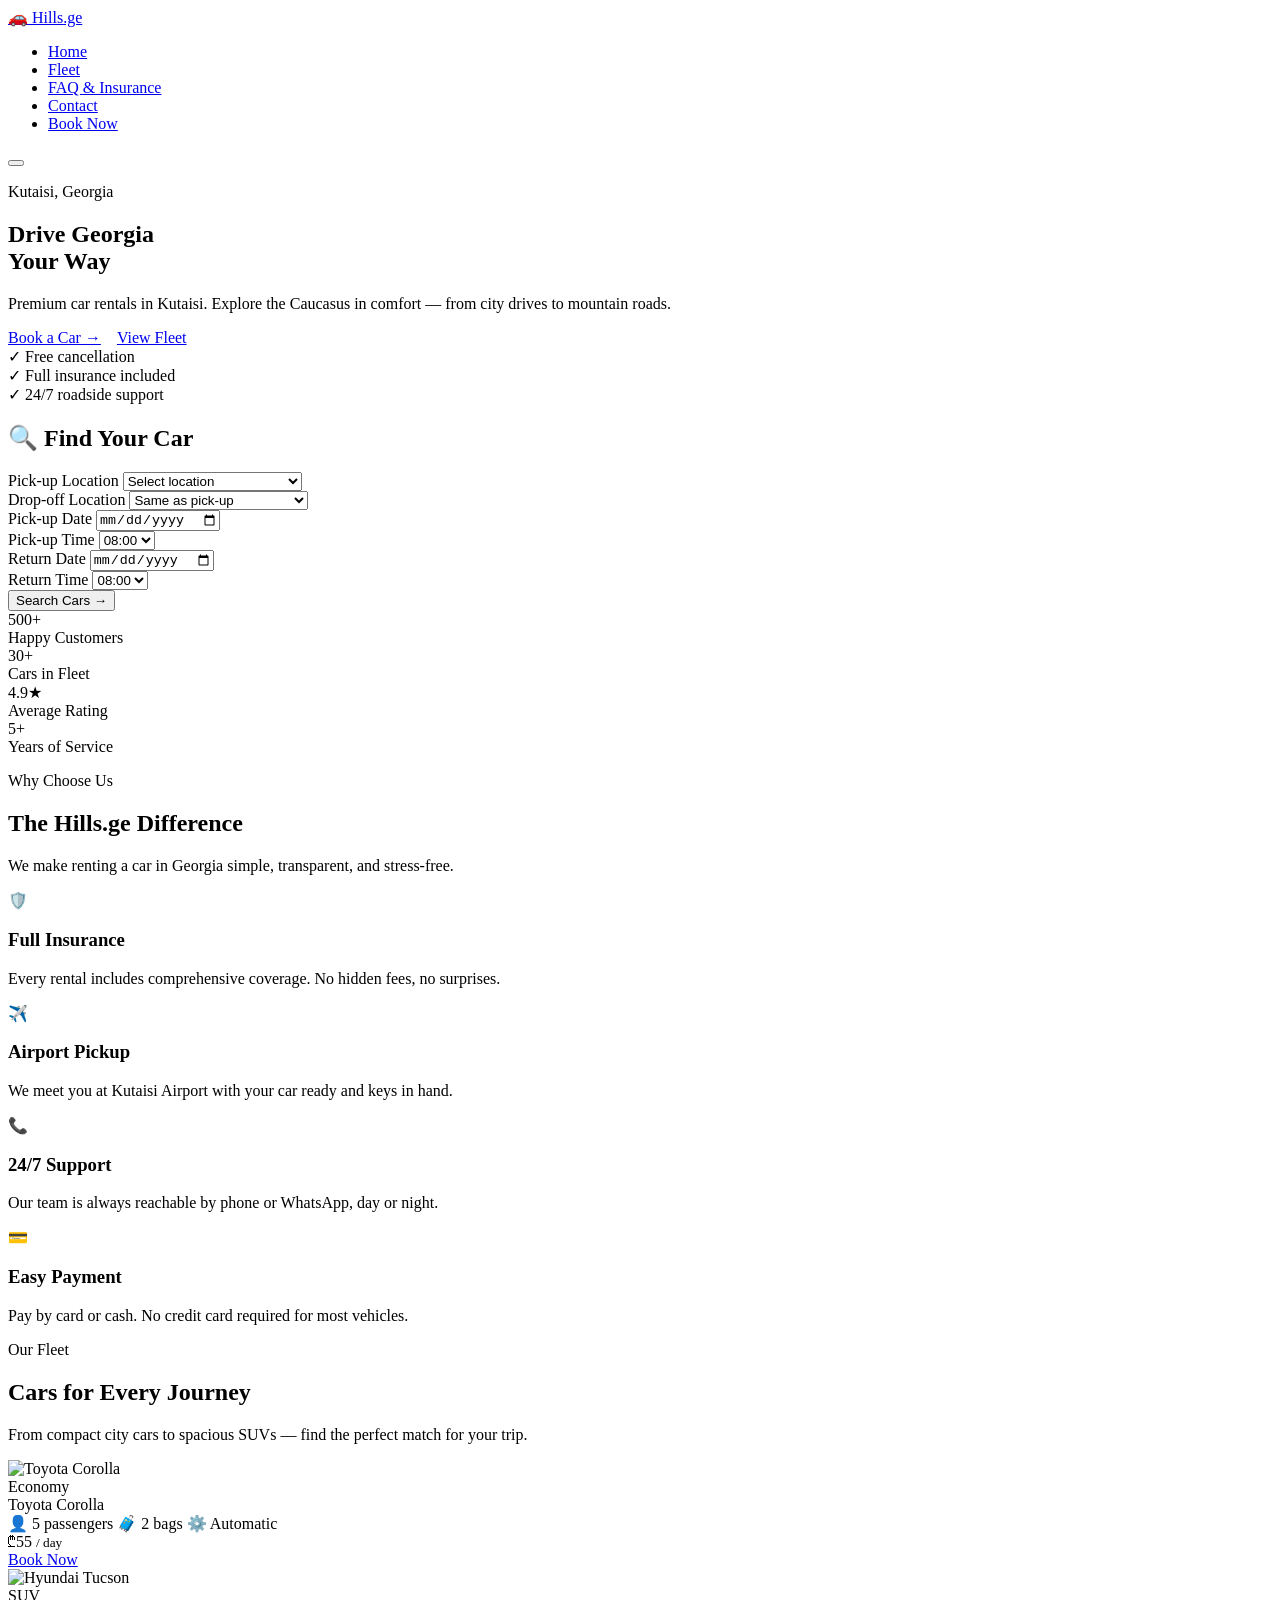
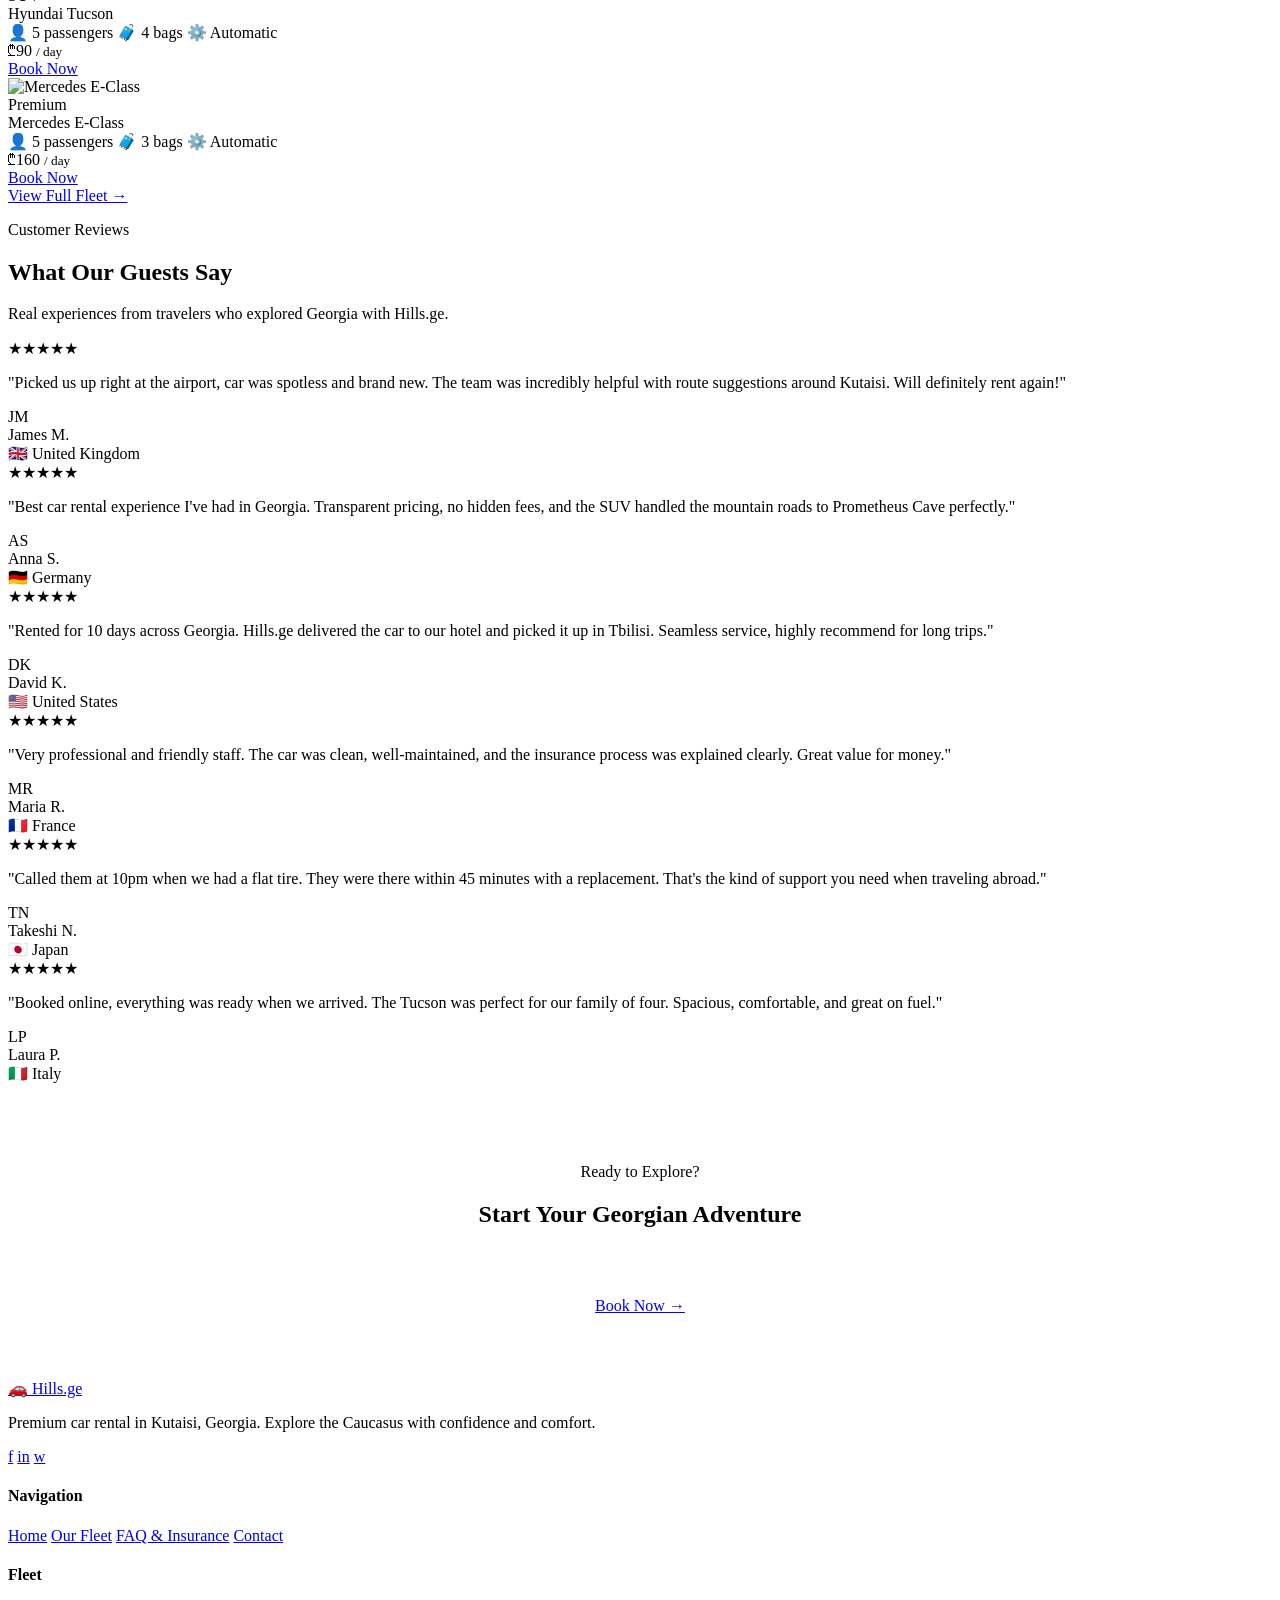
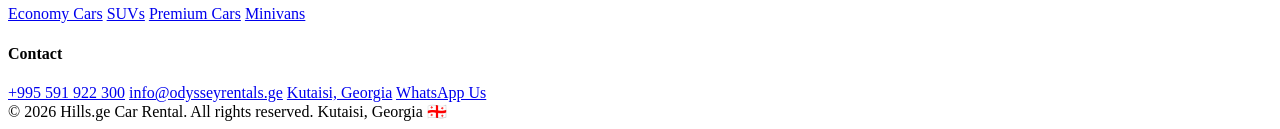
==== index.html @ 019f9127 "Rebrand to Hills.ge" ====
<!DOCTYPE html>
<html lang="en">
<head>
  <meta charset="UTF-8" />
  <meta name="viewport" content="width=device-width, initial-scale=1.0" />
  <title>Hills.ge Car Rental – Premium Cars in Kutaisi, Georgia</title>
  <meta name="description" content="Rent premium cars in Kutaisi, Georgia. Easy online booking, wide fleet selection, and full insurance coverage. Hills.ge Car Rental." />
  <link rel="stylesheet" href="css/styles.css" />
</head>
<body>

<!-- NAVBAR -->
<nav class="navbar">
  <div class="container">
    <a href="index.html" class="logo">
      <span class="logo-icon">🚗</span>
      Hills<span>.ge</span>
    </a>
    <ul class="nav-links">
      <li><a href="index.html" class="active">Home</a></li>
      <li><a href="fleet.html">Fleet</a></li>
      <li><a href="faq.html">FAQ & Insurance</a></li>
      <li><a href="contact.html">Contact</a></li>
      <li class="nav-cta"><a href="#booking" class="btn btn-primary">Book Now</a></li>
    </ul>
    <button class="hamburger" aria-label="Toggle menu">
      <span></span><span></span><span></span>
    </button>
  </div>
</nav>

<!-- HERO -->
<section class="hero">
  <div class="container">
    <div class="hero-content">
      <p class="section-label">Kutaisi, Georgia</p>
      <h1>Drive Georgia<br>Your Way</h1>
      <p>Premium car rentals in Kutaisi. Explore the Caucasus in comfort — from city drives to mountain roads.</p>
      <div style="display:flex;gap:1rem;flex-wrap:wrap;">
        <a href="#booking" class="btn btn-primary">Book a Car →</a>
        <a href="fleet.html" class="btn btn-outline">View Fleet</a>
      </div>
      <div class="hero-badges">
        <div class="hero-badge"><span class="icon">✓</span> Free cancellation</div>
        <div class="hero-badge"><span class="icon">✓</span> Full insurance included</div>
        <div class="hero-badge"><span class="icon">✓</span> 24/7 roadside support</div>
      </div>
    </div>
  </div>
</section>

<!-- BOOKING FORM -->
<section class="booking-section" id="booking">
  <div class="container">
    <div class="booking-card">
      <h2>🔍 Find Your Car</h2>
      <form id="bookingForm">
        <div class="booking-grid">
          <div class="form-group">
            <label for="pickup">Pick-up Location</label>
            <select id="pickup" required>
              <option value="">Select location</option>
              <option>Kutaisi City Center</option>
              <option>Kutaisi Airport (KUT)</option>
              <option>Kutaisi Train Station</option>
              <option>Batumi (delivery available)</option>
              <option>Tbilisi (delivery available)</option>
            </select>
          </div>
          <div class="form-group">
            <label for="dropoff">Drop-off Location</label>
            <select id="dropoff">
              <option value="">Same as pick-up</option>
              <option>Kutaisi City Center</option>
              <option>Kutaisi Airport (KUT)</option>
              <option>Kutaisi Train Station</option>
              <option>Batumi (delivery available)</option>
              <option>Tbilisi (delivery available)</option>
            </select>
          </div>
          <div class="form-group">
            <label for="pickupDate">Pick-up Date</label>
            <input type="date" id="pickupDate" required />
          </div>
          <div class="form-group">
            <label for="pickupTime">Pick-up Time</label>
            <select id="pickupTime">
              <option>08:00</option><option>09:00</option><option>10:00</option>
              <option>11:00</option><option>12:00</option><option>13:00</option>
              <option>14:00</option><option>15:00</option><option>16:00</option>
              <option>17:00</option><option>18:00</option><option>19:00</option>
            </select>
          </div>
          <div class="form-group">
            <label for="returnDate">Return Date</label>
            <input type="date" id="returnDate" required />
          </div>
          <div class="form-group">
            <label for="returnTime">Return Time</label>
            <select id="returnTime">
              <option>08:00</option><option>09:00</option><option>10:00</option>
              <option>11:00</option><option>12:00</option><option>13:00</option>
              <option>14:00</option><option>15:00</option><option>16:00</option>
              <option>17:00</option><option>18:00</option><option>19:00</option>
            </select>
          </div>
          <div class="form-group booking-submit">
            <button type="submit" class="btn btn-primary">Search Cars →</button>
          </div>
        </div>
      </form>
    </div>
  </div>
</section>

<!-- STATS -->
<section class="section">
  <div class="container">
    <div class="stats-grid">
      <div>
        <div class="stat-number">500<span>+</span></div>
        <div class="stat-label">Happy Customers</div>
      </div>
      <div>
        <div class="stat-number">30<span>+</span></div>
        <div class="stat-label">Cars in Fleet</div>
      </div>
      <div>
        <div class="stat-number">4.9<span>★</span></div>
        <div class="stat-label">Average Rating</div>
      </div>
      <div>
        <div class="stat-number">5<span>+</span></div>
        <div class="stat-label">Years of Service</div>
      </div>
    </div>
  </div>
</section>

<!-- WHY ODYSSEY -->
<section class="section section-alt">
  <div class="container">
    <div class="section-header">
      <p class="section-label">Why Choose Us</p>
      <h2 class="text-navy">The Hills.ge Difference</h2>
      <p>We make renting a car in Georgia simple, transparent, and stress-free.</p>
    </div>
    <div class="features-grid">
      <div class="feature-card">
        <div class="feature-icon">🛡️</div>
        <h3>Full Insurance</h3>
        <p>Every rental includes comprehensive coverage. No hidden fees, no surprises.</p>
      </div>
      <div class="feature-card">
        <div class="feature-icon">✈️</div>
        <h3>Airport Pickup</h3>
        <p>We meet you at Kutaisi Airport with your car ready and keys in hand.</p>
      </div>
      <div class="feature-card">
        <div class="feature-icon">📞</div>
        <h3>24/7 Support</h3>
        <p>Our team is always reachable by phone or WhatsApp, day or night.</p>
      </div>
      <div class="feature-card">
        <div class="feature-icon">💳</div>
        <h3>Easy Payment</h3>
        <p>Pay by card or cash. No credit card required for most vehicles.</p>
      </div>
    </div>
  </div>
</section>

<!-- FLEET PREVIEW -->
<section class="section">
  <div class="container">
    <div class="section-header">
      <p class="section-label">Our Fleet</p>
      <h2 class="text-navy">Cars for Every Journey</h2>
      <p>From compact city cars to spacious SUVs — find the perfect match for your trip.</p>
    </div>
    <div class="fleet-grid">

      <div class="car-card">
        <img src="https://images.unsplash.com/photo-1541899481282-d53bffe3c35d?w=600&q=80" alt="Toyota Corolla" class="car-img" loading="lazy" />
        <div class="car-body">
          <div class="car-category">Economy</div>
          <div class="car-name">Toyota Corolla</div>
          <div class="car-specs">
            <span class="car-spec"><span class="icon">👤</span> 5 passengers</span>
            <span class="car-spec"><span class="icon">🧳</span> 2 bags</span>
            <span class="car-spec"><span class="icon">⚙️</span> Automatic</span>
          </div>
          <div class="car-footer">
            <div class="car-price">₾55 <small>/ day</small></div>
            <a href="#booking" class="btn btn-navy">Book Now</a>
          </div>
        </div>
      </div>

      <div class="car-card">
        <img src="https://images.unsplash.com/photo-1519641471654-76ce0107ad1b?w=600&q=80" alt="Hyundai Tucson" class="car-img" loading="lazy" />
        <div class="car-body">
          <div class="car-category">SUV</div>
          <div class="car-name">Hyundai Tucson</div>
          <div class="car-specs">
            <span class="car-spec"><span class="icon">👤</span> 5 passengers</span>
            <span class="car-spec"><span class="icon">🧳</span> 4 bags</span>
            <span class="car-spec"><span class="icon">⚙️</span> Automatic</span>
          </div>
          <div class="car-footer">
            <div class="car-price">₾90 <small>/ day</small></div>
            <a href="#booking" class="btn btn-navy">Book Now</a>
          </div>
        </div>
      </div>

      <div class="car-card">
        <img src="https://images.unsplash.com/photo-1555215695-3004980ad54e?w=600&q=80" alt="Mercedes E-Class" class="car-img" loading="lazy" />
        <div class="car-body">
          <div class="car-category">Premium</div>
          <div class="car-name">Mercedes E-Class</div>
          <div class="car-specs">
            <span class="car-spec"><span class="icon">👤</span> 5 passengers</span>
            <span class="car-spec"><span class="icon">🧳</span> 3 bags</span>
            <span class="car-spec"><span class="icon">⚙️</span> Automatic</span>
          </div>
          <div class="car-footer">
            <div class="car-price">₾160 <small>/ day</small></div>
            <a href="#booking" class="btn btn-navy">Book Now</a>
          </div>
        </div>
      </div>

    </div>
    <div class="text-center mt-3">
      <a href="fleet.html" class="btn btn-navy">View Full Fleet →</a>
    </div>
  </div>
</section>

<!-- REVIEWS -->
<section class="section section-alt">
  <div class="container">
    <div class="section-header">
      <p class="section-label">Customer Reviews</p>
      <h2 class="text-navy">What Our Guests Say</h2>
      <p>Real experiences from travelers who explored Georgia with Hills.ge.</p>
    </div>
    <div class="reviews-grid">
      <div class="review-card">
        <div class="review-stars">★★★★★</div>
        <p class="review-text">"Picked us up right at the airport, car was spotless and brand new. The team was incredibly helpful with route suggestions around Kutaisi. Will definitely rent again!"</p>
        <div class="review-author">
          <div class="review-avatar">JM</div>
          <div>
            <div class="review-name">James M.</div>
            <div class="review-location">🇬🇧 United Kingdom</div>
          </div>
        </div>
      </div>
      <div class="review-card">
        <div class="review-stars">★★★★★</div>
        <p class="review-text">"Best car rental experience I've had in Georgia. Transparent pricing, no hidden fees, and the SUV handled the mountain roads to Prometheus Cave perfectly."</p>
        <div class="review-author">
          <div class="review-avatar">AS</div>
          <div>
            <div class="review-name">Anna S.</div>
            <div class="review-location">🇩🇪 Germany</div>
          </div>
        </div>
      </div>
      <div class="review-card">
        <div class="review-stars">★★★★★</div>
        <p class="review-text">"Rented for 10 days across Georgia. Hills.ge delivered the car to our hotel and picked it up in Tbilisi. Seamless service, highly recommend for long trips."</p>
        <div class="review-author">
          <div class="review-avatar">DK</div>
          <div>
            <div class="review-name">David K.</div>
            <div class="review-location">🇺🇸 United States</div>
          </div>
        </div>
      </div>
      <div class="review-card">
        <div class="review-stars">★★★★★</div>
        <p class="review-text">"Very professional and friendly staff. The car was clean, well-maintained, and the insurance process was explained clearly. Great value for money."</p>
        <div class="review-author">
          <div class="review-avatar">MR</div>
          <div>
            <div class="review-name">Maria R.</div>
            <div class="review-location">🇫🇷 France</div>
          </div>
        </div>
      </div>
      <div class="review-card">
        <div class="review-stars">★★★★★</div>
        <p class="review-text">"Called them at 10pm when we had a flat tire. They were there within 45 minutes with a replacement. That's the kind of support you need when traveling abroad."</p>
        <div class="review-author">
          <div class="review-avatar">TN</div>
          <div>
            <div class="review-name">Takeshi N.</div>
            <div class="review-location">🇯🇵 Japan</div>
          </div>
        </div>
      </div>
      <div class="review-card">
        <div class="review-stars">★★★★★</div>
        <p class="review-text">"Booked online, everything was ready when we arrived. The Tucson was perfect for our family of four. Spacious, comfortable, and great on fuel."</p>
        <div class="review-author">
          <div class="review-avatar">LP</div>
          <div>
            <div class="review-name">Laura P.</div>
            <div class="review-location">🇮🇹 Italy</div>
          </div>
        </div>
      </div>
    </div>
  </div>
</section>

<!-- CTA BANNER -->
<section style="background:var(--navy);padding:4rem 0;text-align:center;">
  <div class="container">
    <p class="section-label">Ready to Explore?</p>
    <h2 style="color:var(--white);margin-bottom:1rem;">Start Your Georgian Adventure</h2>
    <p style="color:rgba(255,255,255,0.7);margin-bottom:2rem;font-size:1.05rem;">Book your car today and discover Kutaisi, the Caucasus mountains, and beyond.</p>
    <a href="#booking" class="btn btn-primary">Book Now →</a>
  </div>
</section>

<!-- FOOTER -->
<footer class="footer">
  <div class="container">
    <div class="footer-grid">
      <div class="footer-brand">
        <a href="index.html" class="logo">🚗 Hills<span>.ge</span></a>
        <p>Premium car rental in Kutaisi, Georgia. Explore the Caucasus with confidence and comfort.</p>
        <div class="social-links mt-2">
          <a href="#" class="social-link" aria-label="Facebook">f</a>
          <a href="#" class="social-link" aria-label="Instagram">in</a>
          <a href="#" class="social-link" aria-label="WhatsApp">w</a>
        </div>
      </div>
      <div class="footer-col">
        <h4>Navigation</h4>
        <a href="index.html">Home</a>
        <a href="fleet.html">Our Fleet</a>
        <a href="faq.html">FAQ & Insurance</a>
        <a href="contact.html">Contact</a>
      </div>
      <div class="footer-col">
        <h4>Fleet</h4>
        <a href="fleet.html">Economy Cars</a>
        <a href="fleet.html">SUVs</a>
        <a href="fleet.html">Premium Cars</a>
        <a href="fleet.html">Minivans</a>
      </div>
      <div class="footer-col">
        <h4>Contact</h4>
        <a href="tel:+995591922300">+995 591 922 300</a>
        <a href="mailto:info@odysseyrentals.ge">info@odysseyrentals.ge</a>
        <a href="#">Kutaisi, Georgia</a>
        <a href="#">WhatsApp Us</a>
      </div>
    </div>
    <div class="footer-bottom">
      <span>© 2026 Hills.ge Car Rental. All rights reserved.</span>
      <span>Kutaisi, Georgia 🇬🇪</span>
    </div>
  </div>
</footer>

<script src="js/main.js"></script>
</body>
</html>
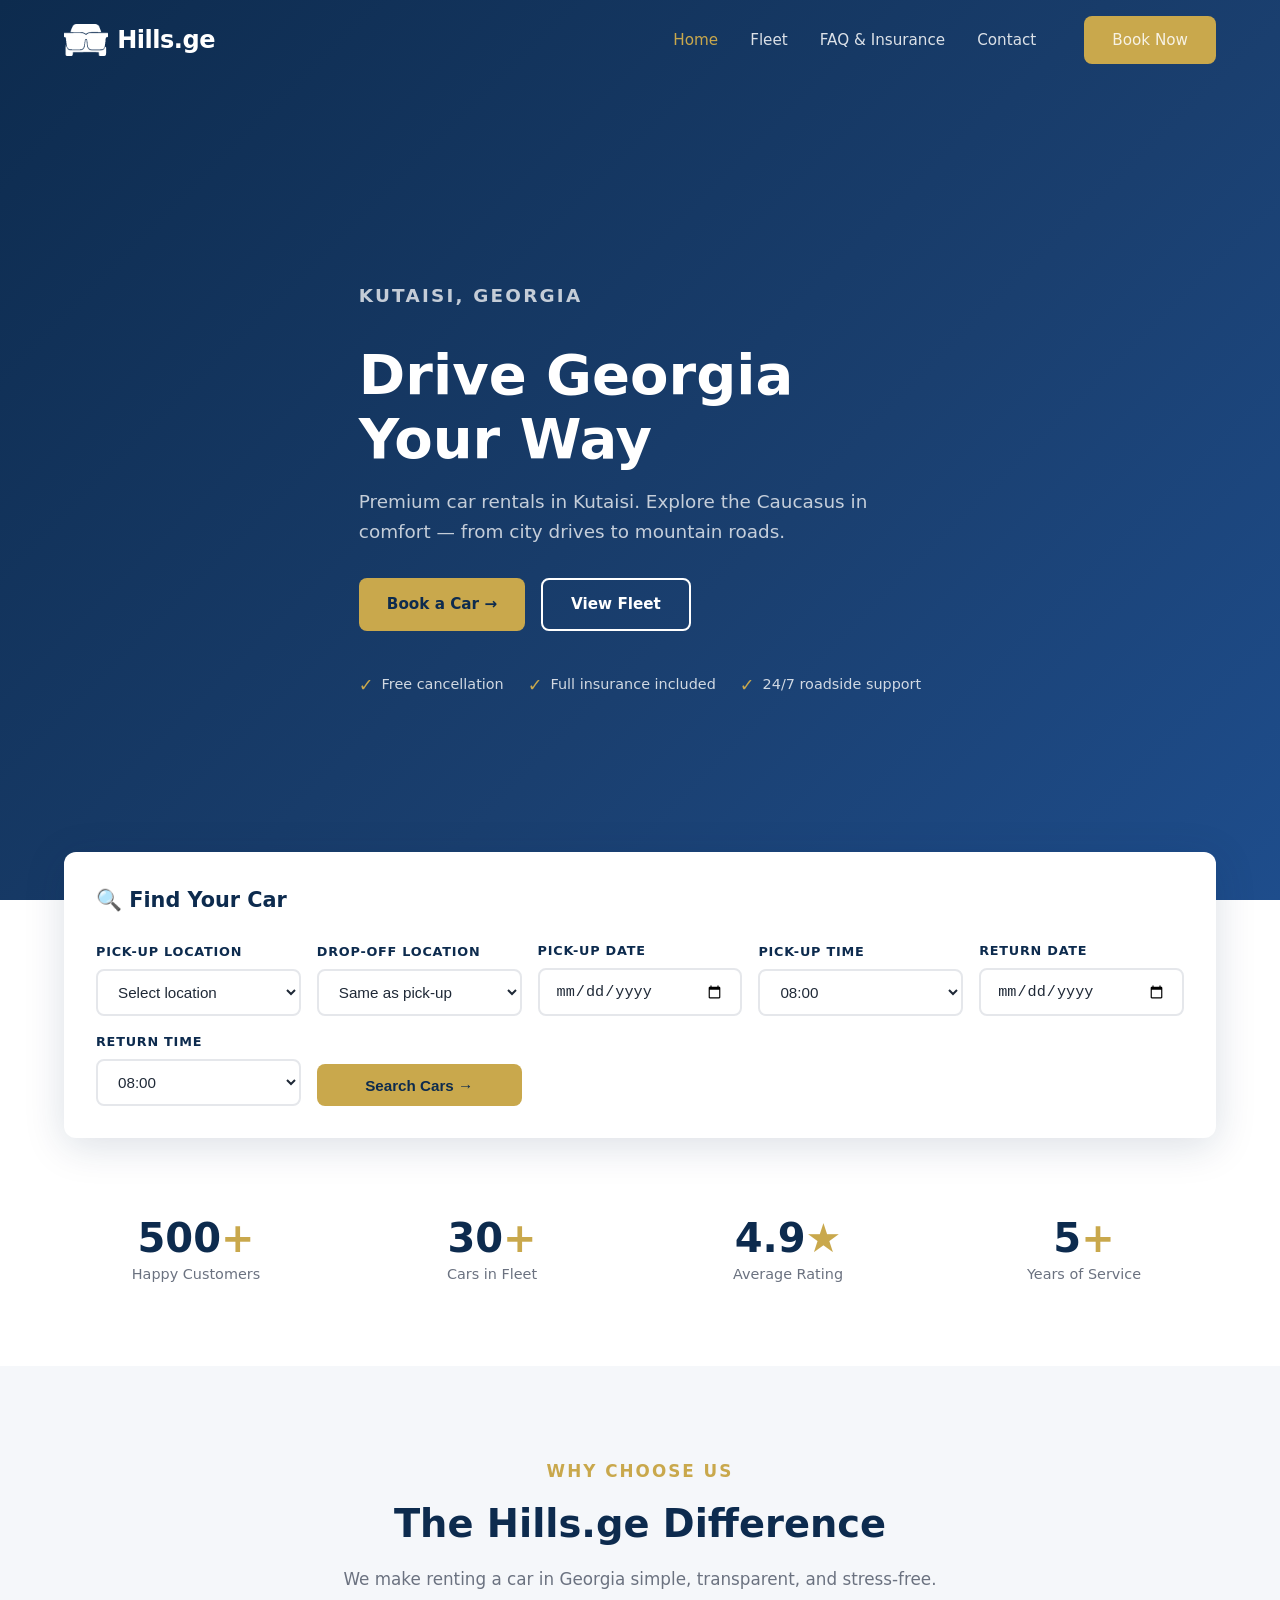
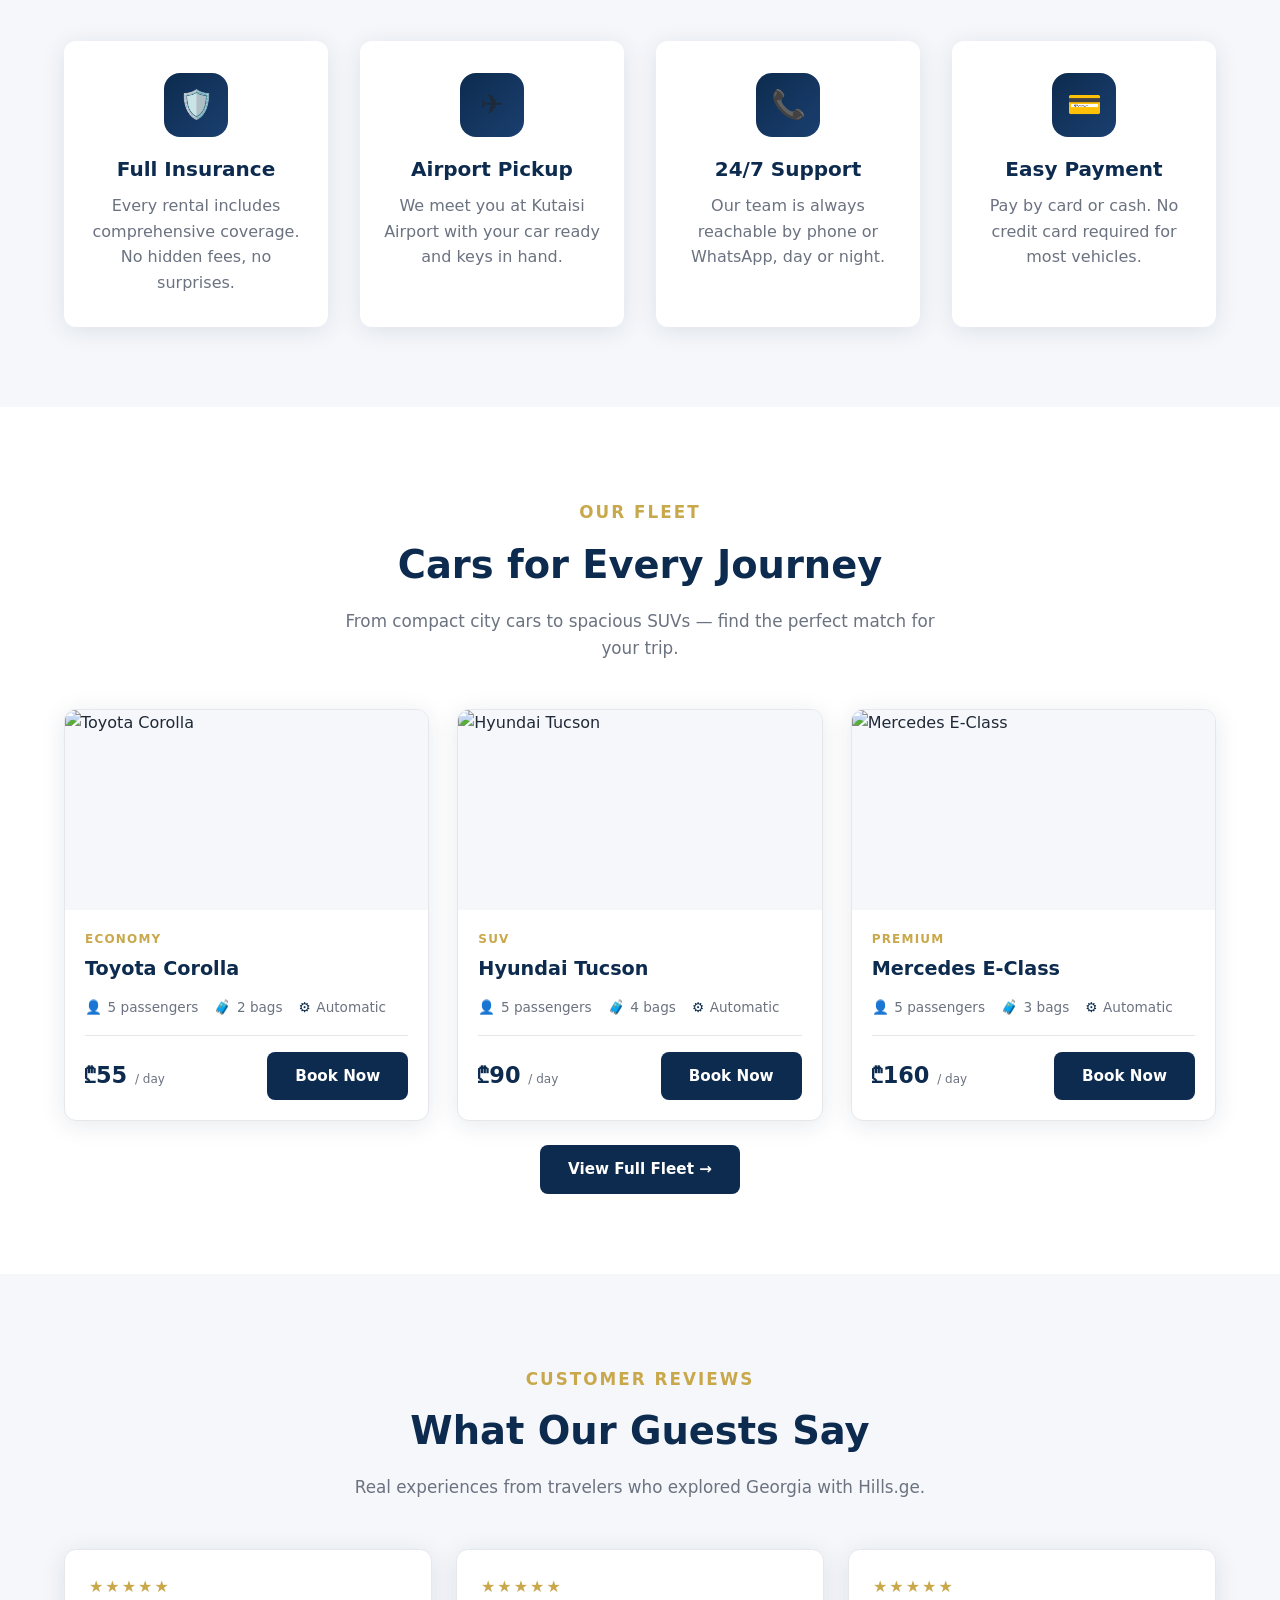
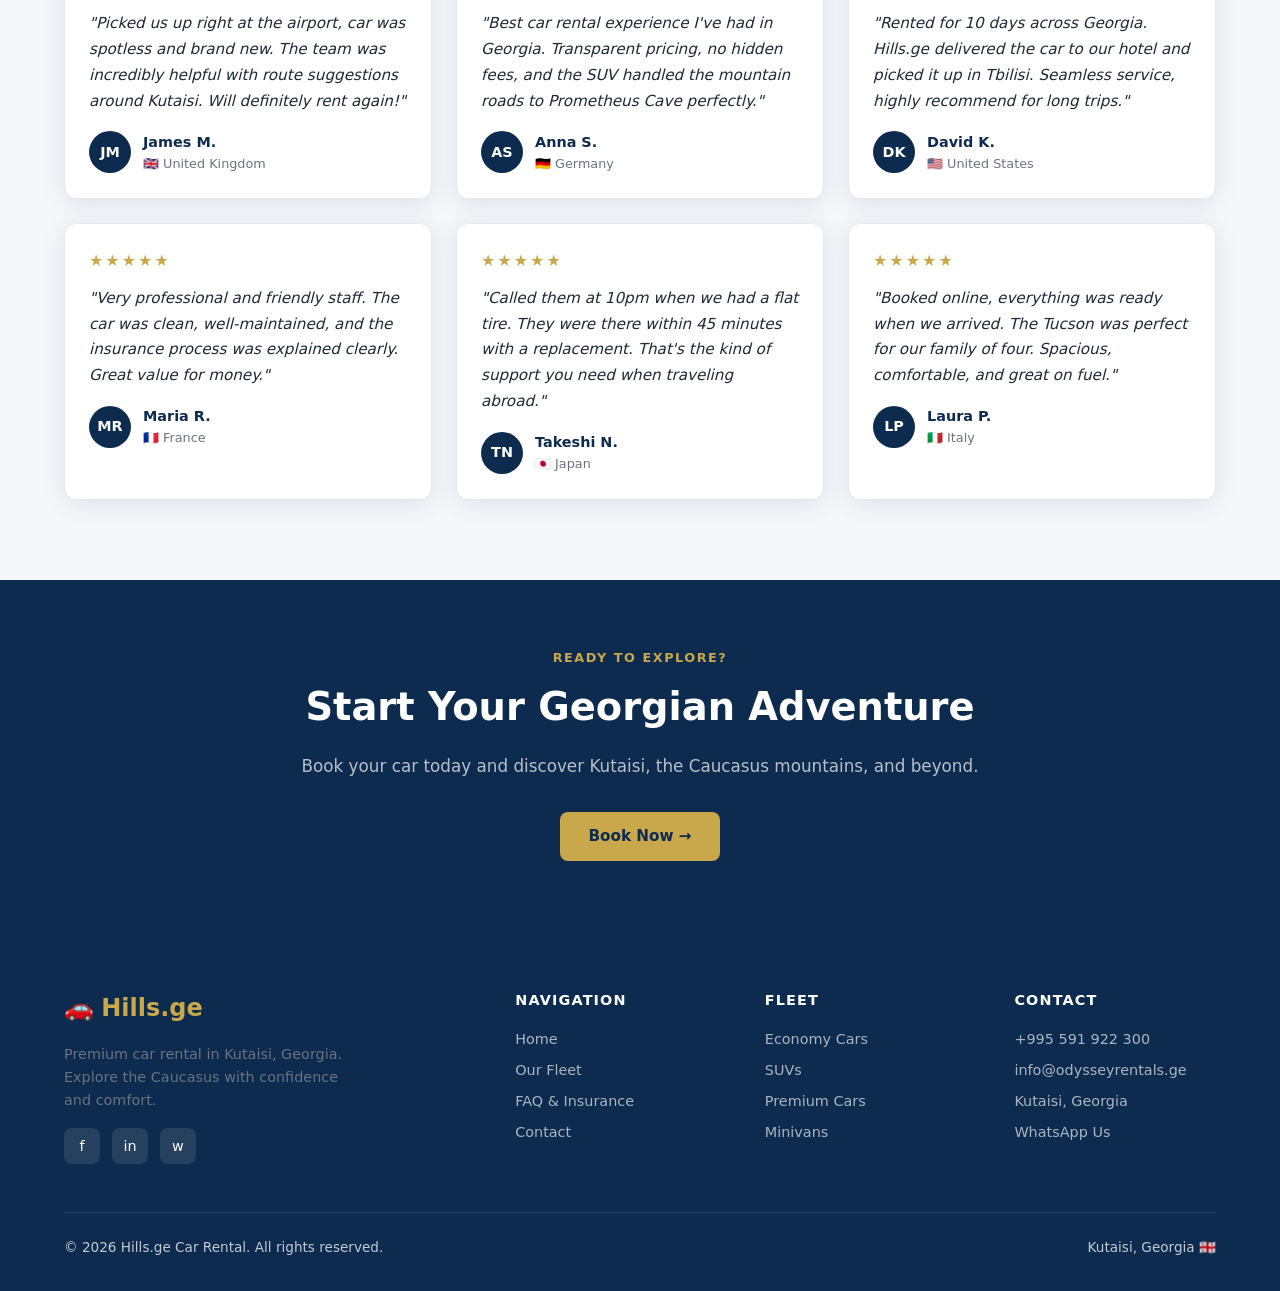
==== commit a1ba5eca: "Replace car emoji with custom icon" ====
--- a/index.html
+++ b/index.html
@@ -13,8 +13,8 @@
 <nav class="navbar">
   <div class="container">
     <a href="index.html" class="logo">
-      <span class="logo-icon">🚗</span>
-      Hills<span>.ge</span>
+      <img src="images/car-icon.png" alt="" style="height:32px;width:auto;filter:brightness(0) invert(1);"/>
+      Hills.ge
     </a>
     <ul class="nav-links">
       <li><a href="index.html" class="active">Home</a></li>
@@ -332,7 +332,7 @@
   <div class="container">
     <div class="footer-grid">
       <div class="footer-brand">
-        <a href="index.html" class="logo">🚗 Hills<span>.ge</span></a>
+        <a href="index.html" class="logo">🚗 <span class="logo-text">Hills.ge</span></a>
         <p>Premium car rental in Kutaisi, Georgia. Explore the Caucasus with confidence and comfort.</p>
         <div class="social-links mt-2">
           <a href="#" class="social-link" aria-label="Facebook">f</a>
--- a/css/styles.css
+++ b/css/styles.css
@@ -0,0 +1,573 @@
+/* ===== RESET & BASE ===== */
+*, *::before, *::after { box-sizing: border-box; margin: 0; padding: 0; }
+
+:root {
+  --navy: #0d2b4e;
+  --navy-light: #1a3f6f;
+  --gold: #c9a84c;
+  --gold-light: #e8c96a;
+  --white: #ffffff;
+  --off-white: #f5f7fa;
+  --gray: #6b7280;
+  --gray-light: #e5e7eb;
+  --text: #1f2937;
+  --shadow: 0 4px 24px rgba(13,43,78,0.10);
+  --radius: 12px;
+  --transition: 0.25s ease;
+}
+
+html { scroll-behavior: smooth; }
+
+body {
+  font-family: 'Segoe UI', system-ui, -apple-system, sans-serif;
+  color: var(--text);
+  background: var(--white);
+  line-height: 1.6;
+}
+
+img { max-width: 100%; display: block; }
+a { text-decoration: none; color: inherit; }
+ul { list-style: none; }
+
+/* ===== TYPOGRAPHY ===== */
+h1 { font-size: clamp(2rem, 5vw, 3.5rem); font-weight: 800; line-height: 1.15; }
+h2 { font-size: clamp(1.6rem, 3vw, 2.4rem); font-weight: 700; }
+h3 { font-size: 1.25rem; font-weight: 600; }
+p  { color: var(--gray); }
+
+.section-label {
+  display: inline-block;
+  font-size: 0.8rem;
+  font-weight: 700;
+  letter-spacing: 0.12em;
+  text-transform: uppercase;
+  color: var(--gold);
+  margin-bottom: 0.5rem;
+}
+
+/* ===== BUTTONS ===== */
+.btn {
+  display: inline-flex;
+  align-items: center;
+  gap: 0.5rem;
+  padding: 0.75rem 1.75rem;
+  border-radius: 8px;
+  font-weight: 600;
+  font-size: 0.95rem;
+  cursor: pointer;
+  border: none;
+  transition: var(--transition);
+}
+
+.btn-primary {
+  background: var(--gold);
+  color: var(--navy);
+}
+.btn-primary:hover { background: var(--gold-light); transform: translateY(-1px); }
+
+.btn-outline {
+  background: transparent;
+  color: var(--white);
+  border: 2px solid var(--white);
+}
+.btn-outline:hover { background: var(--white); color: var(--navy); }
+
+.btn-navy {
+  background: var(--navy);
+  color: var(--white);
+}
+.btn-navy:hover { background: var(--navy-light); transform: translateY(-1px); }
+
+/* ===== LAYOUT ===== */
+.container { max-width: 1200px; margin: 0 auto; padding: 0 1.5rem; }
+.section { padding: 5rem 0; }
+.section-alt { background: var(--off-white); }
+
+/* ===== NAVBAR ===== */
+.navbar {
+  position: fixed;
+  top: 0; left: 0; right: 0;
+  z-index: 1000;
+  padding: 1rem 0;
+  transition: var(--transition);
+}
+.navbar.scrolled {
+  background: var(--navy);
+  box-shadow: var(--shadow);
+  padding: 0.6rem 0;
+}
+.navbar .container {
+  display: flex;
+  align-items: center;
+  justify-content: space-between;
+}
+.logo {
+  display: flex;
+  align-items: center;
+  gap: 0.6rem;
+  letter-spacing: 0;
+  color: var(--white);
+  font-size: 1.5rem;
+  font-weight: 800;
+  letter-spacing: -0.02em;
+}
+.logo span { color: var(--gold); }
+.logo-icon { font-size: 1.8rem; }
+
+.nav-links {
+  display: flex;
+  align-items: center;
+  gap: 2rem;
+}
+.nav-links a {
+  color: rgba(255,255,255,0.85);
+  font-weight: 500;
+  font-size: 0.95rem;
+  transition: var(--transition);
+}
+.nav-links a:hover, .nav-links a.active { color: var(--gold); }
+
+.nav-cta { margin-left: 1rem; }
+
+.hamburger {
+  display: none;
+  flex-direction: column;
+  gap: 5px;
+  cursor: pointer;
+  background: none;
+  border: none;
+  padding: 4px;
+}
+.hamburger span {
+  display: block;
+  width: 24px;
+  height: 2px;
+  background: var(--white);
+  border-radius: 2px;
+  transition: var(--transition);
+}
+
+/* ===== HERO ===== */
+.hero {
+  min-height: 100vh;
+  background: linear-gradient(135deg, var(--navy) 0%, var(--navy-light) 60%, #1e4d8c 100%);
+  display: flex;
+  align-items: center;
+  position: relative;
+  overflow: hidden;
+  padding-top: 80px;
+}
+.hero::before {
+  content: '';
+  position: absolute;
+  inset: 0;
+  background: url('https://images.unsplash.com/photo-1503376780353-7e6692767b70?w=1600&q=80') center/cover no-repeat;
+  opacity: 0.12;
+}
+.hero-content {
+  position: relative;
+  z-index: 1;
+  max-width: 680px;
+}
+.hero-content h1 { color: var(--white); margin-bottom: 1rem; }
+.hero-content p {
+  color: rgba(255,255,255,0.75);
+  font-size: 1.15rem;
+  margin-bottom: 2rem;
+  max-width: 520px;
+}
+.hero-badges {
+  display: flex;
+  gap: 1.5rem;
+  margin-top: 2.5rem;
+  flex-wrap: wrap;
+}
+.hero-badge {
+  display: flex;
+  align-items: center;
+  gap: 0.5rem;
+  color: rgba(255,255,255,0.8);
+  font-size: 0.9rem;
+}
+.hero-badge .icon { color: var(--gold); font-size: 1.1rem; }
+
+/* ===== BOOKING FORM ===== */
+.booking-section {
+  background: var(--white);
+  padding: 0;
+  margin-top: -1px;
+}
+.booking-card {
+  background: var(--white);
+  border-radius: var(--radius);
+  box-shadow: 0 8px 40px rgba(13,43,78,0.15);
+  padding: 2rem;
+  margin-top: -3rem;
+  position: relative;
+  z-index: 10;
+}
+.booking-card h2 {
+  font-size: 1.3rem;
+  color: var(--navy);
+  margin-bottom: 1.5rem;
+  display: flex;
+  align-items: center;
+  gap: 0.5rem;
+}
+.booking-grid {
+  display: grid;
+  grid-template-columns: repeat(auto-fit, minmax(180px, 1fr));
+  gap: 1rem;
+  align-items: end;
+}
+.form-group { display: flex; flex-direction: column; gap: 0.4rem; }
+.form-group label {
+  font-size: 0.8rem;
+  font-weight: 600;
+  text-transform: uppercase;
+  letter-spacing: 0.06em;
+  color: var(--navy);
+}
+.form-group input,
+.form-group select {
+  padding: 0.75rem 1rem;
+  border: 2px solid var(--gray-light);
+  border-radius: 8px;
+  font-size: 0.95rem;
+  color: var(--text);
+  background: var(--white);
+  transition: var(--transition);
+  width: 100%;
+}
+.form-group input:focus,
+.form-group select:focus {
+  outline: none;
+  border-color: var(--navy);
+}
+.booking-submit { align-self: flex-end; }
+.booking-submit .btn { width: 100%; justify-content: center; padding: 0.78rem 1.5rem; }
+
+/* ===== STATS ===== */
+.stats-grid {
+  display: grid;
+  grid-template-columns: repeat(auto-fit, minmax(160px, 1fr));
+  gap: 2rem;
+  text-align: center;
+}
+.stat-number {
+  font-size: 2.5rem;
+  font-weight: 800;
+  color: var(--navy);
+  line-height: 1;
+}
+.stat-number span { color: var(--gold); }
+.stat-label { font-size: 0.9rem; color: var(--gray); margin-top: 0.3rem; }
+
+/* ===== FLEET ===== */
+.fleet-grid {
+  display: grid;
+  grid-template-columns: repeat(auto-fill, minmax(300px, 1fr));
+  gap: 1.75rem;
+  margin-top: 3rem;
+}
+.car-card {
+  background: var(--white);
+  border-radius: var(--radius);
+  overflow: hidden;
+  box-shadow: var(--shadow);
+  transition: var(--transition);
+  border: 1px solid var(--gray-light);
+}
+.car-card:hover { transform: translateY(-4px); box-shadow: 0 12px 40px rgba(13,43,78,0.15); }
+.car-img {
+  width: 100%;
+  height: 200px;
+  object-fit: cover;
+  background: var(--off-white);
+}
+.car-img-placeholder {
+  width: 100%;
+  height: 200px;
+  background: linear-gradient(135deg, #e8edf5, #d0daea);
+  display: flex;
+  align-items: center;
+  justify-content: center;
+  font-size: 4rem;
+}
+.car-body { padding: 1.25rem; }
+.car-category {
+  font-size: 0.75rem;
+  font-weight: 700;
+  text-transform: uppercase;
+  letter-spacing: 0.1em;
+  color: var(--gold);
+  margin-bottom: 0.3rem;
+}
+.car-name { font-size: 1.2rem; font-weight: 700; color: var(--navy); margin-bottom: 0.75rem; }
+.car-specs {
+  display: flex;
+  gap: 1rem;
+  margin-bottom: 1rem;
+  flex-wrap: wrap;
+}
+.car-spec {
+  display: flex;
+  align-items: center;
+  gap: 0.35rem;
+  font-size: 0.85rem;
+  color: var(--gray);
+}
+.car-spec .icon { color: var(--navy); }
+.car-footer {
+  display: flex;
+  align-items: center;
+  justify-content: space-between;
+  padding-top: 1rem;
+  border-top: 1px solid var(--gray-light);
+}
+.car-price { font-size: 1.4rem; font-weight: 800; color: var(--navy); }
+.car-price small { font-size: 0.75rem; font-weight: 400; color: var(--gray); }
+
+/* ===== REVIEWS ===== */
+.reviews-grid {
+  display: grid;
+  grid-template-columns: repeat(auto-fill, minmax(280px, 1fr));
+  gap: 1.5rem;
+  margin-top: 3rem;
+}
+.review-card {
+  background: var(--white);
+  border-radius: var(--radius);
+  padding: 1.5rem;
+  box-shadow: var(--shadow);
+  border: 1px solid var(--gray-light);
+}
+.review-stars { color: var(--gold); font-size: 1rem; margin-bottom: 0.75rem; letter-spacing: 2px; }
+.review-text { color: var(--text); font-size: 0.95rem; line-height: 1.7; margin-bottom: 1rem; font-style: italic; }
+.review-author { display: flex; align-items: center; gap: 0.75rem; }
+.review-avatar {
+  width: 42px; height: 42px;
+  border-radius: 50%;
+  background: var(--navy);
+  color: var(--white);
+  display: flex; align-items: center; justify-content: center;
+  font-weight: 700; font-size: 0.9rem;
+  flex-shrink: 0;
+}
+.review-name { font-weight: 600; font-size: 0.9rem; color: var(--navy); }
+.review-location { font-size: 0.8rem; color: var(--gray); }
+
+/* ===== WHY US ===== */
+.features-grid {
+  display: grid;
+  grid-template-columns: repeat(auto-fit, minmax(220px, 1fr));
+  gap: 2rem;
+  margin-top: 3rem;
+}
+.feature-card {
+  text-align: center;
+  padding: 2rem 1.5rem;
+  border-radius: var(--radius);
+  background: var(--white);
+  box-shadow: var(--shadow);
+  transition: var(--transition);
+}
+.feature-card:hover { transform: translateY(-3px); }
+.feature-icon {
+  width: 64px; height: 64px;
+  background: linear-gradient(135deg, var(--navy), var(--navy-light));
+  border-radius: 16px;
+  display: flex; align-items: center; justify-content: center;
+  font-size: 1.75rem;
+  margin: 0 auto 1rem;
+}
+.feature-card h3 { color: var(--navy); margin-bottom: 0.5rem; }
+
+/* ===== FAQ ===== */
+.faq-list { margin-top: 2.5rem; max-width: 800px; margin-left: auto; margin-right: auto; }
+.faq-item {
+  border: 1px solid var(--gray-light);
+  border-radius: var(--radius);
+  margin-bottom: 0.75rem;
+  overflow: hidden;
+}
+.faq-question {
+  width: 100%;
+  background: var(--white);
+  border: none;
+  padding: 1.25rem 1.5rem;
+  text-align: left;
+  font-size: 1rem;
+  font-weight: 600;
+  color: var(--navy);
+  cursor: pointer;
+  display: flex;
+  justify-content: space-between;
+  align-items: center;
+  transition: var(--transition);
+}
+.faq-question:hover { background: var(--off-white); }
+.faq-question.open { background: var(--navy); color: var(--white); }
+.faq-chevron { transition: transform 0.3s ease; font-size: 1.1rem; }
+.faq-question.open .faq-chevron { transform: rotate(180deg); }
+.faq-answer {
+  max-height: 0;
+  overflow: hidden;
+  transition: max-height 0.35s ease, padding 0.35s ease;
+  background: var(--off-white);
+}
+.faq-answer.open { max-height: 300px; }
+.faq-answer p { padding: 1.25rem 1.5rem; color: var(--gray); line-height: 1.8; }
+
+/* ===== CONTACT ===== */
+.contact-grid {
+  display: grid;
+  grid-template-columns: 1fr 1fr;
+  gap: 3rem;
+  align-items: start;
+  margin-top: 3rem;
+}
+.contact-info h3 { color: var(--navy); margin-bottom: 1.5rem; }
+.contact-item {
+  display: flex;
+  gap: 1rem;
+  margin-bottom: 1.5rem;
+  align-items: flex-start;
+}
+.contact-item-icon {
+  width: 44px; height: 44px;
+  background: var(--navy);
+  border-radius: 10px;
+  display: flex; align-items: center; justify-content: center;
+  font-size: 1.1rem;
+  flex-shrink: 0;
+}
+.contact-item-text strong { display: block; color: var(--navy); font-size: 0.9rem; margin-bottom: 0.2rem; }
+.contact-item-text span { color: var(--gray); font-size: 0.9rem; }
+
+.contact-form { background: var(--white); border-radius: var(--radius); padding: 2rem; box-shadow: var(--shadow); }
+.contact-form h3 { color: var(--navy); margin-bottom: 1.5rem; }
+.form-row { display: grid; grid-template-columns: 1fr 1fr; gap: 1rem; }
+.contact-form .form-group { margin-bottom: 1rem; }
+.contact-form textarea {
+  padding: 0.75rem 1rem;
+  border: 2px solid var(--gray-light);
+  border-radius: 8px;
+  font-size: 0.95rem;
+  color: var(--text);
+  width: 100%;
+  resize: vertical;
+  min-height: 120px;
+  font-family: inherit;
+  transition: var(--transition);
+}
+.contact-form textarea:focus { outline: none; border-color: var(--navy); }
+
+.map-container {
+  border-radius: var(--radius);
+  overflow: hidden;
+  box-shadow: var(--shadow);
+  margin-top: 3rem;
+  height: 400px;
+}
+.map-container iframe { width: 100%; height: 100%; border: none; }
+
+/* ===== FOOTER ===== */
+.footer {
+  background: var(--navy);
+  color: rgba(255,255,255,0.75);
+  padding: 4rem 0 2rem;
+}
+.footer-grid {
+  display: grid;
+  grid-template-columns: 2fr 1fr 1fr 1fr;
+  gap: 3rem;
+  margin-bottom: 3rem;
+}
+.footer-brand p { margin-top: 1rem; font-size: 0.9rem; max-width: 280px; }
+.footer-col h4 { color: var(--white); font-size: 0.9rem; font-weight: 700; text-transform: uppercase; letter-spacing: 0.08em; margin-bottom: 1rem; }
+.footer-col a { display: block; color: rgba(255,255,255,0.65); font-size: 0.9rem; margin-bottom: 0.5rem; transition: var(--transition); }
+.footer-col a:hover { color: var(--gold); }
+.footer-bottom {
+  border-top: 1px solid rgba(255,255,255,0.1);
+  padding-top: 1.5rem;
+  display: flex;
+  justify-content: space-between;
+  align-items: center;
+  font-size: 0.85rem;
+  flex-wrap: wrap;
+  gap: 1rem;
+}
+.social-links { display: flex; gap: 0.75rem; }
+.social-link {
+  width: 36px; height: 36px;
+  background: rgba(255,255,255,0.1);
+  border-radius: 8px;
+  display: flex; align-items: center; justify-content: center;
+  color: var(--white);
+  transition: var(--transition);
+  font-size: 0.9rem;
+}
+.social-link:hover { background: var(--gold); color: var(--navy); }
+
+/* ===== PAGE HERO (inner pages) ===== */
+.page-hero {
+  background: linear-gradient(135deg, var(--navy), var(--navy-light));
+  padding: 8rem 0 4rem;
+  text-align: center;
+  color: var(--white);
+}
+.page-hero h1 { color: var(--white); margin-bottom: 0.75rem; }
+.page-hero p { color: rgba(255,255,255,0.7); font-size: 1.1rem; }
+
+/* ===== INSURANCE BANNER ===== */
+.insurance-grid {
+  display: grid;
+  grid-template-columns: repeat(auto-fit, minmax(220px, 1fr));
+  gap: 1.5rem;
+  margin-top: 3rem;
+}
+.insurance-card {
+  background: var(--navy);
+  color: var(--white);
+  border-radius: var(--radius);
+  padding: 1.75rem;
+  text-align: center;
+}
+.insurance-card .icon { font-size: 2.5rem; margin-bottom: 1rem; }
+.insurance-card h3 { color: var(--white); margin-bottom: 0.5rem; }
+.insurance-card p { color: rgba(255,255,255,0.7); font-size: 0.9rem; }
+
+/* ===== RESPONSIVE ===== */
+@media (max-width: 900px) {
+  .footer-grid { grid-template-columns: 1fr 1fr; }
+  .contact-grid { grid-template-columns: 1fr; }
+}
+
+@media (max-width: 768px) {
+  .nav-links { display: none; flex-direction: column; position: absolute; top: 100%; left: 0; right: 0; background: var(--navy); padding: 1.5rem; gap: 1rem; }
+  .nav-links.open { display: flex; }
+  .hamburger { display: flex; }
+  .booking-grid { grid-template-columns: 1fr 1fr; }
+  .form-row { grid-template-columns: 1fr; }
+  .hero-badges { gap: 1rem; }
+}
+
+@media (max-width: 520px) {
+  .booking-grid { grid-template-columns: 1fr; }
+  .footer-grid { grid-template-columns: 1fr; }
+  .stats-grid { grid-template-columns: 1fr 1fr; }
+  .footer-bottom { flex-direction: column; text-align: center; }
+}
+
+/* ===== UTILITY ===== */
+.text-center { text-align: center; }
+.text-navy { color: var(--navy); }
+.mt-1 { margin-top: 0.5rem; }
+.mt-2 { margin-top: 1rem; }
+.mt-3 { margin-top: 1.5rem; }
+.mb-2 { margin-bottom: 1rem; }
+.section-header { text-align: center; max-width: 600px; margin: 0 auto 1rem; }
+.section-header p { margin-top: 0.75rem; font-size: 1.05rem; }
+
+.logo span { letter-spacing: 0; margin-left: -2px; }
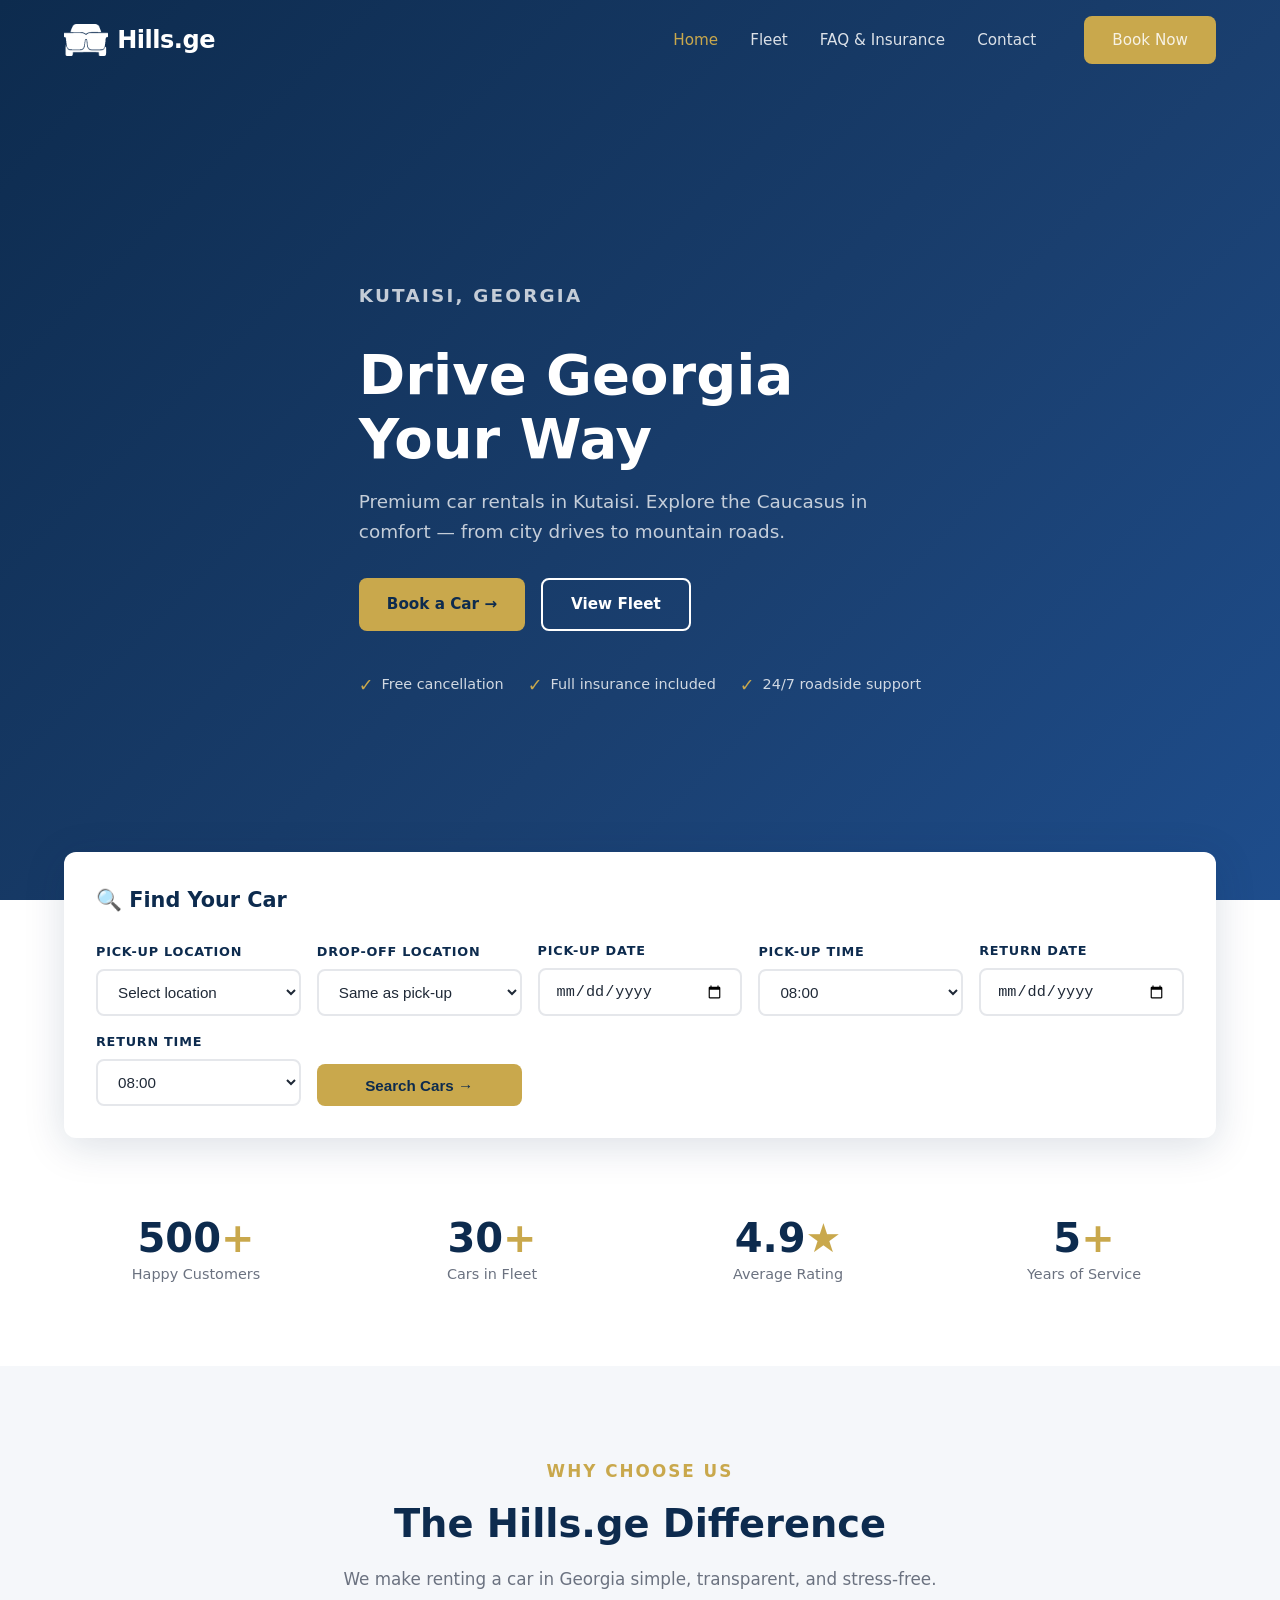
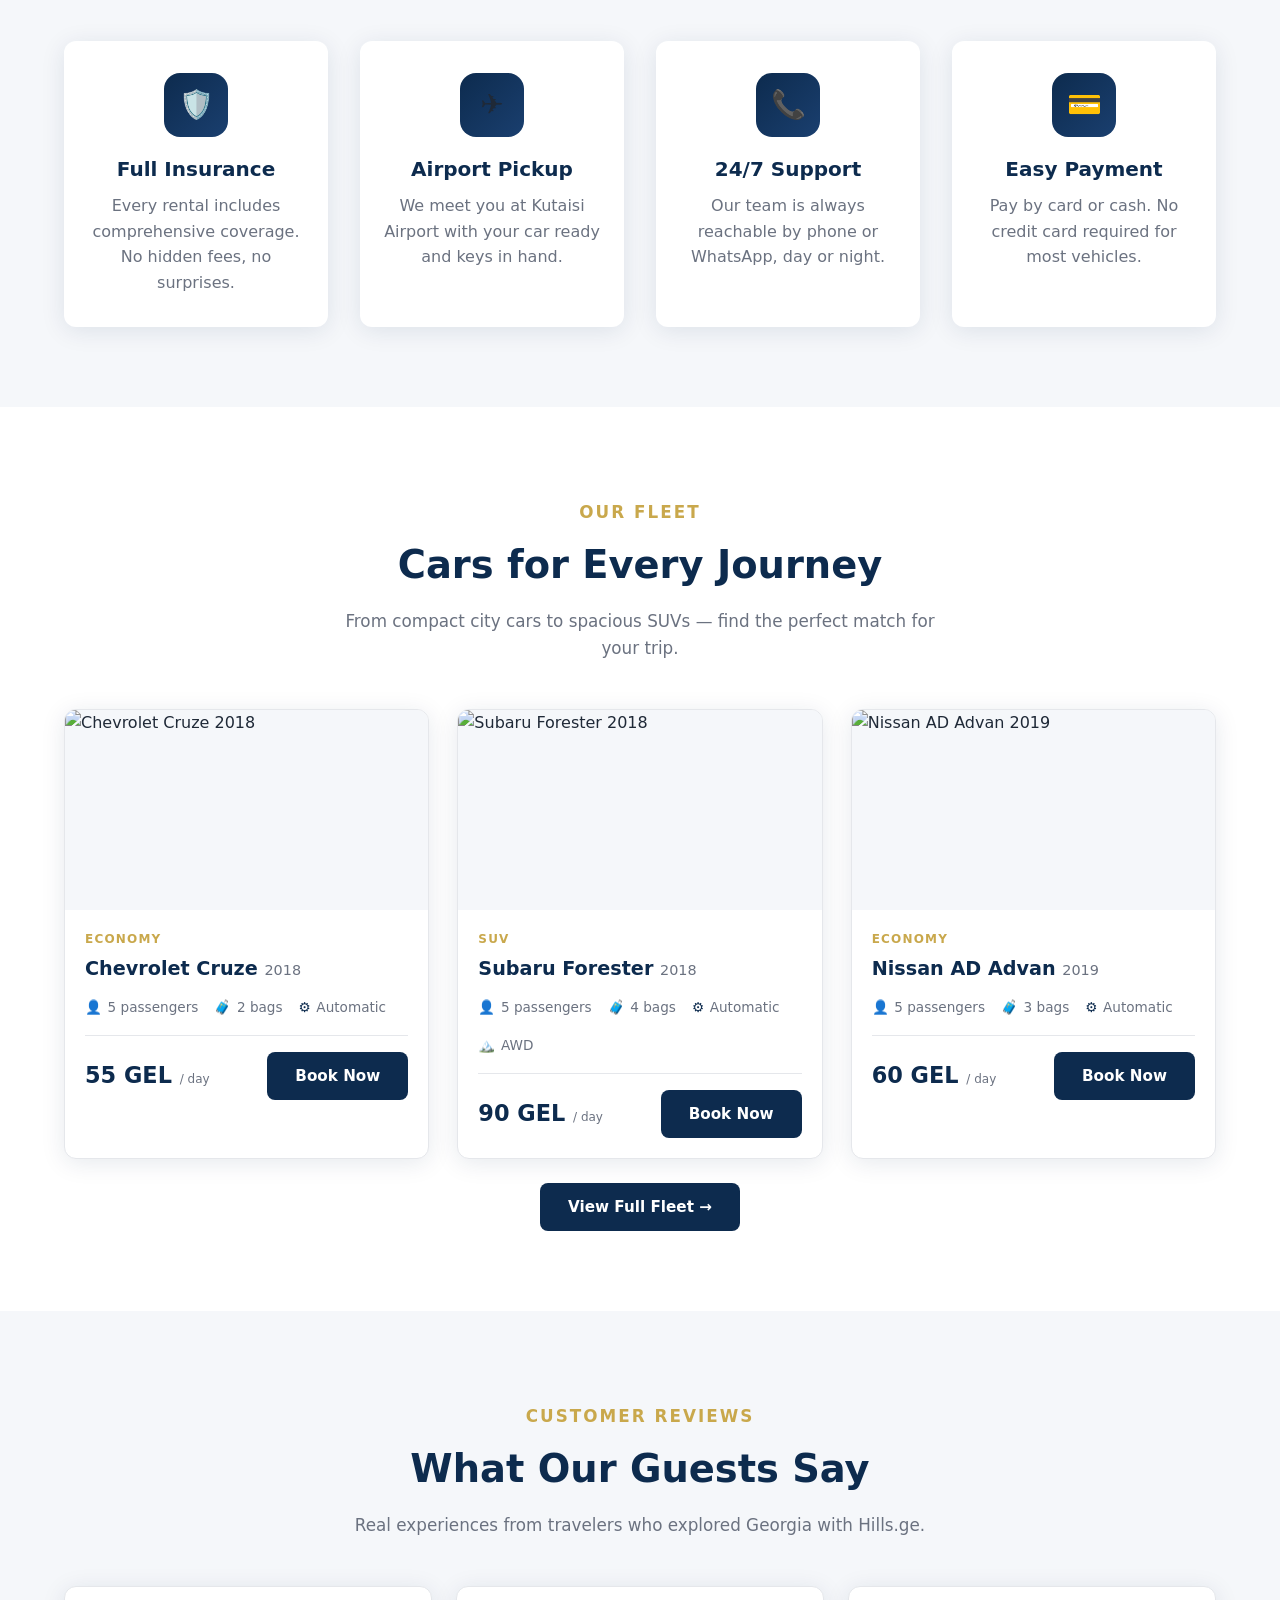
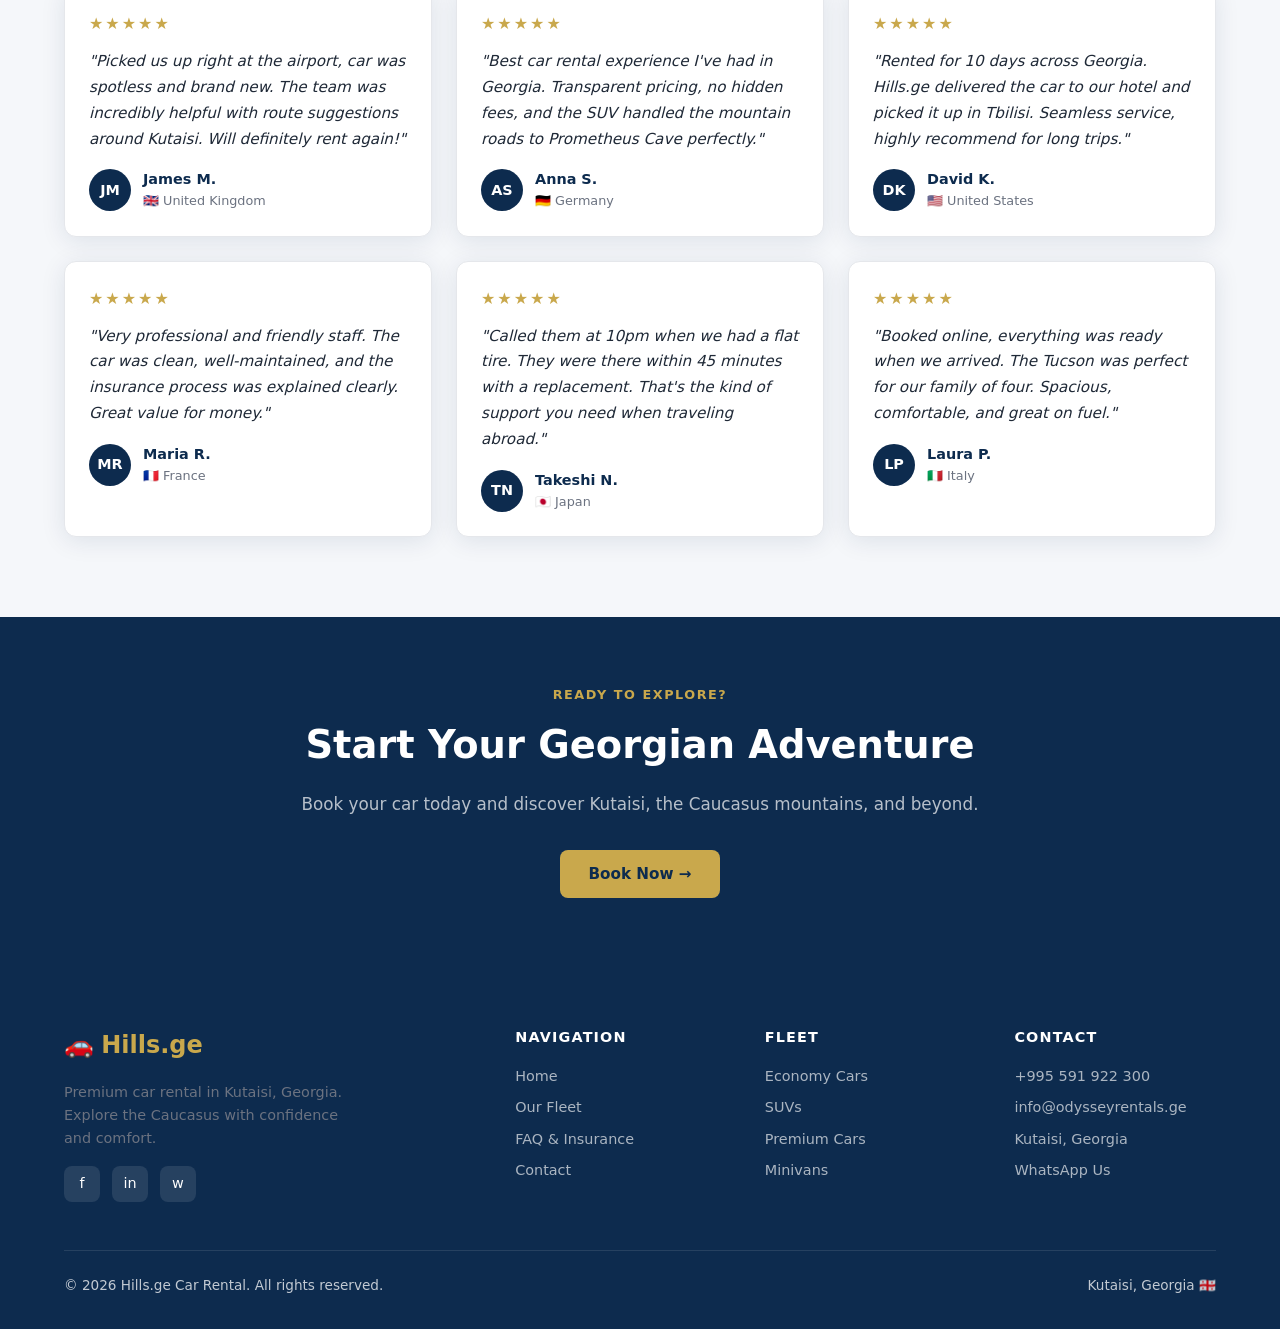
==== commit d60af8d3: "Sync fleet on homepage with fleet page" ====
--- a/index.html
+++ b/index.html
@@ -181,51 +181,52 @@
     <div class="fleet-grid">
 
       <div class="car-card">
-        <img src="https://images.unsplash.com/photo-1541899481282-d53bffe3c35d?w=600&q=80" alt="Toyota Corolla" class="car-img" loading="lazy" />
+        <img src="images/chevrolet-cruze-2018.jpg" alt="Chevrolet Cruze 2018" class="car-img" loading="lazy" />
         <div class="car-body">
           <div class="car-category">Economy</div>
-          <div class="car-name">Toyota Corolla</div>
+          <div class="car-name">Chevrolet Cruze <span style="font-weight:400;color:var(--gray);font-size:0.9rem;">2018</span></div>
           <div class="car-specs">
             <span class="car-spec"><span class="icon">👤</span> 5 passengers</span>
             <span class="car-spec"><span class="icon">🧳</span> 2 bags</span>
             <span class="car-spec"><span class="icon">⚙️</span> Automatic</span>
           </div>
           <div class="car-footer">
-            <div class="car-price">₾55 <small>/ day</small></div>
+            <div class="car-price">55 GEL <small>/ day</small></div>
             <a href="#booking" class="btn btn-navy">Book Now</a>
           </div>
         </div>
       </div>
 
       <div class="car-card">
-        <img src="https://images.unsplash.com/photo-1519641471654-76ce0107ad1b?w=600&q=80" alt="Hyundai Tucson" class="car-img" loading="lazy" />
+        <img src="images/subaru-forester-2018.jpg" alt="Subaru Forester 2018" class="car-img" loading="lazy" />
         <div class="car-body">
           <div class="car-category">SUV</div>
-          <div class="car-name">Hyundai Tucson</div>
+          <div class="car-name">Subaru Forester <span style="font-weight:400;color:var(--gray);font-size:0.9rem;">2018</span></div>
           <div class="car-specs">
             <span class="car-spec"><span class="icon">👤</span> 5 passengers</span>
             <span class="car-spec"><span class="icon">🧳</span> 4 bags</span>
             <span class="car-spec"><span class="icon">⚙️</span> Automatic</span>
+            <span class="car-spec"><span class="icon">🏔️</span> AWD</span>
           </div>
           <div class="car-footer">
-            <div class="car-price">₾90 <small>/ day</small></div>
+            <div class="car-price">90 GEL <small>/ day</small></div>
             <a href="#booking" class="btn btn-navy">Book Now</a>
           </div>
         </div>
       </div>
 
       <div class="car-card">
-        <img src="https://images.unsplash.com/photo-1555215695-3004980ad54e?w=600&q=80" alt="Mercedes E-Class" class="car-img" loading="lazy" />
+        <img src="images/nissan-ad-2019.jpg" alt="Nissan AD Advan 2019" class="car-img" loading="lazy" />
         <div class="car-body">
-          <div class="car-category">Premium</div>
-          <div class="car-name">Mercedes E-Class</div>
+          <div class="car-category">Economy</div>
+          <div class="car-name">Nissan AD Advan <span style="font-weight:400;color:var(--gray);font-size:0.9rem;">2019</span></div>
           <div class="car-specs">
             <span class="car-spec"><span class="icon">👤</span> 5 passengers</span>
             <span class="car-spec"><span class="icon">🧳</span> 3 bags</span>
             <span class="car-spec"><span class="icon">⚙️</span> Automatic</span>
           </div>
           <div class="car-footer">
-            <div class="car-price">₾160 <small>/ day</small></div>
+            <div class="car-price">60 GEL <small>/ day</small></div>
             <a href="#booking" class="btn btn-navy">Book Now</a>
           </div>
         </div>
